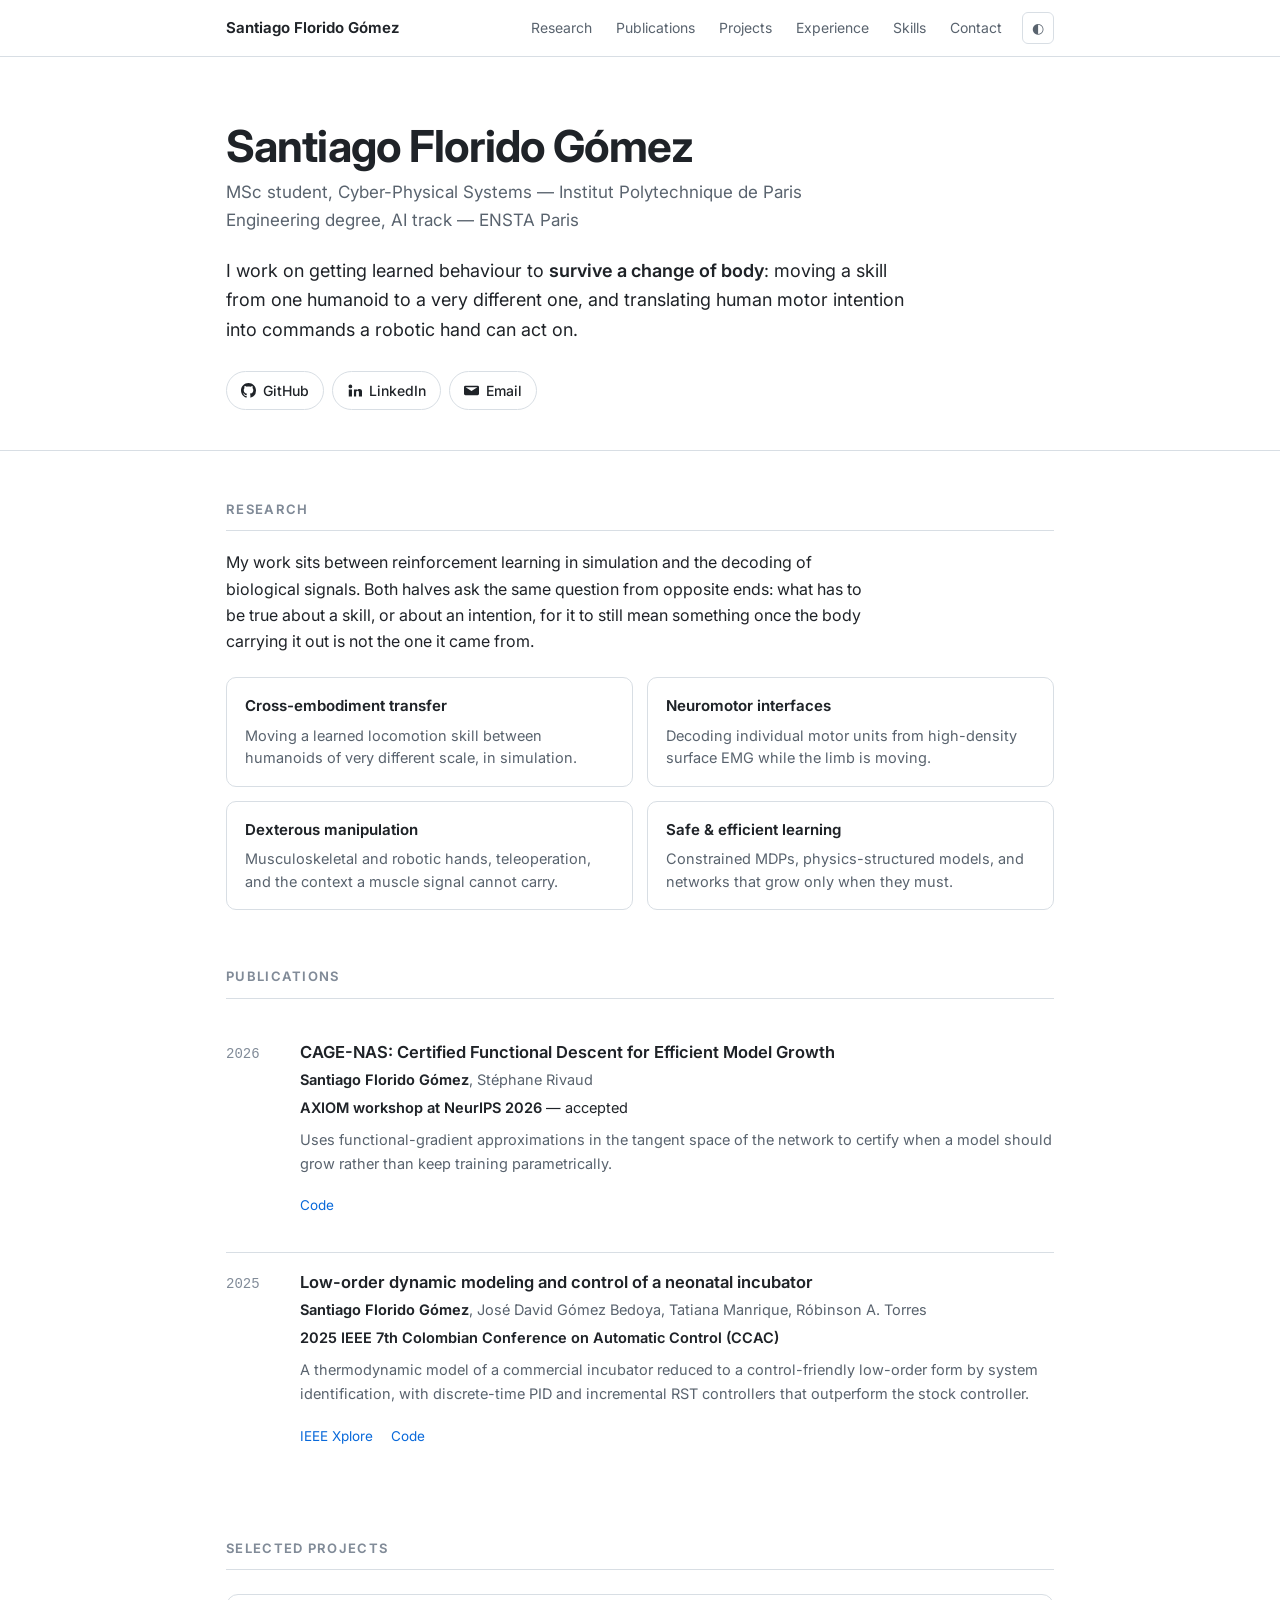
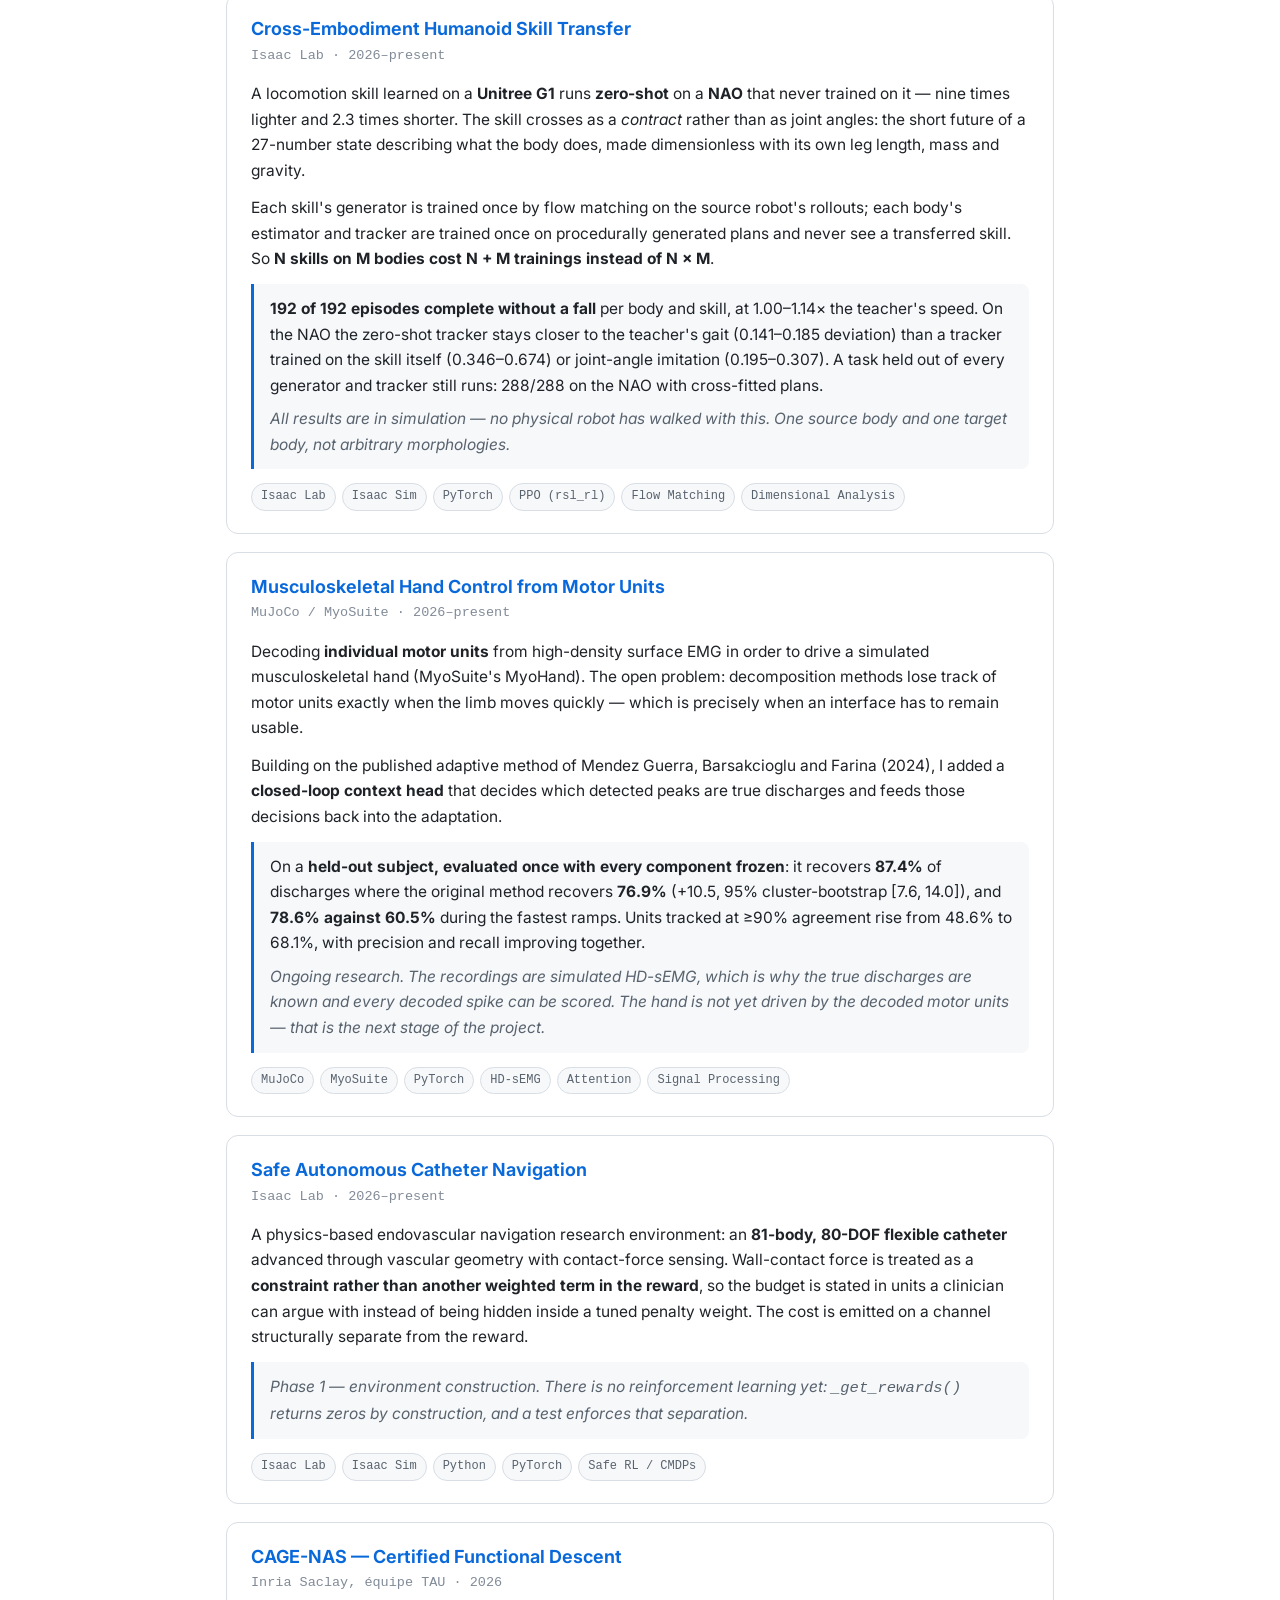
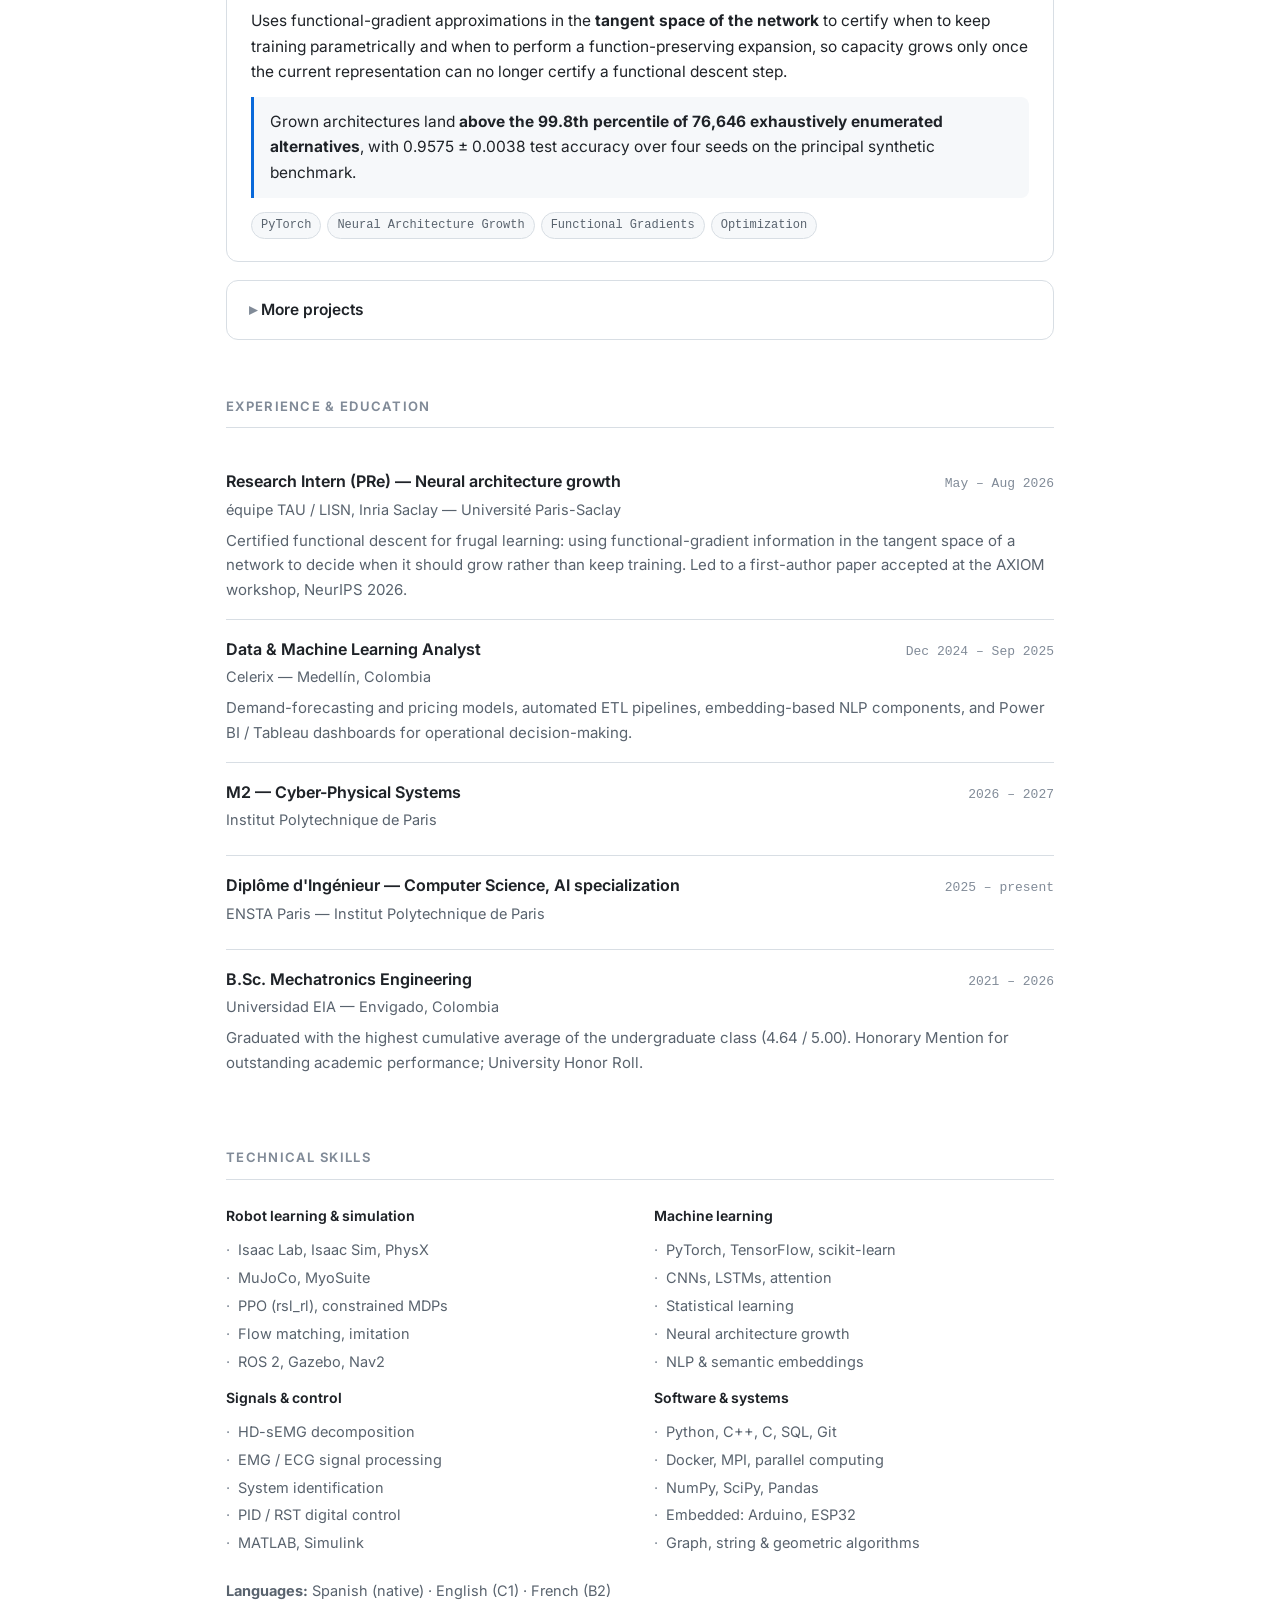
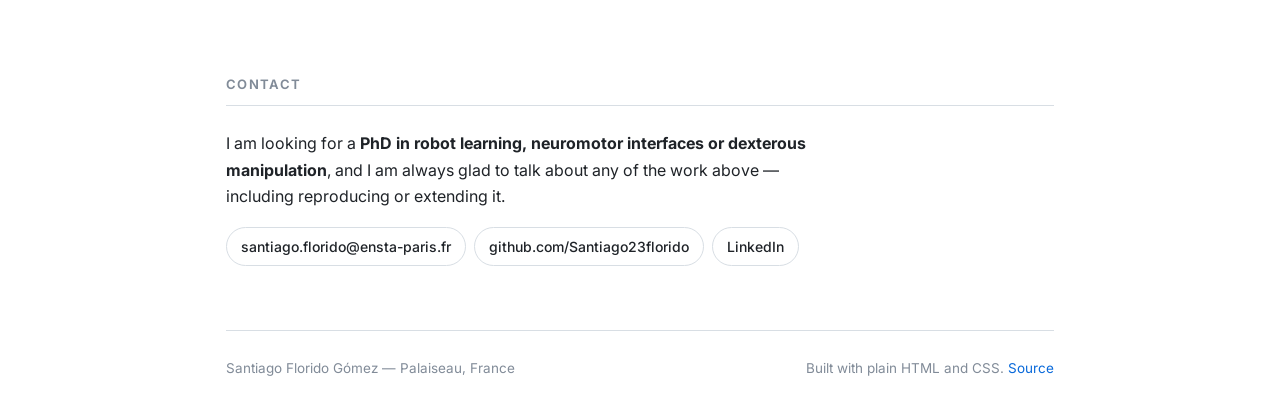
==== index.html @ ec0c900c "Personal research site Static page served by GitHub Pages: research summary, publications, selected " ====
<!doctype html>
<html lang="en" data-theme="">
<head>
<meta charset="utf-8" />
<meta name="viewport" content="width=device-width, initial-scale=1" />
<title>Santiago Florido Gómez</title>
<meta name="description" content="Santiago Florido Gómez — MSc student in Cyber-Physical Systems at Institut Polytechnique de Paris. Research in robot learning, cross-embodiment transfer and neuromotor interfaces." />
<meta name="author" content="Santiago Florido Gómez" />
<link rel="canonical" href="https://santiago23florido.github.io/" />

<meta property="og:type" content="website" />
<meta property="og:title" content="Santiago Florido Gómez" />
<meta property="og:description" content="Robot learning, cross-embodiment transfer and neuromotor interfaces. MSc Cyber-Physical Systems, Institut Polytechnique de Paris." />
<meta property="og:url" content="https://santiago23florido.github.io/" />
<meta name="twitter:card" content="summary" />

<link rel="icon" href="data:image/svg+xml,<svg xmlns='http://www.w3.org/2000/svg' viewBox='0 0 100 100'><text y='.9em' font-size='90'>🦾</text></svg>" />
<link rel="preconnect" href="https://fonts.googleapis.com" />
<link rel="preconnect" href="https://fonts.gstatic.com" crossorigin />
<link href="https://fonts.googleapis.com/css2?family=Inter:wght@400;500;600;700&display=swap" rel="stylesheet" />
<link rel="stylesheet" href="style.css" />
<script>
  // Tema antes del primer pintado, para que no parpadee.
  try {
    var t = localStorage.getItem("theme");
    if (t) document.documentElement.setAttribute("data-theme", t);
  } catch (e) {}
</script>
</head>
<body>

<nav>
  <div class="wrap">
    <span class="brand">Santiago Florido Gómez</span>
    <a class="navlink" href="#research">Research</a>
    <a class="navlink" href="#publications">Publications</a>
    <a class="navlink" href="#projects">Projects</a>
    <a class="navlink" href="#experience">Experience</a>
    <a class="navlink" href="#skills">Skills</a>
    <a class="navlink" href="#contact">Contact</a>
    <button id="theme" type="button" aria-label="Switch between light and dark theme" title="Light / dark">◐</button>
  </div>
</nav>

<header class="hero">
  <div class="wrap">
    <h1>Santiago Florido Gómez</h1>
    <p class="role">
      MSc student, Cyber-Physical Systems — Institut Polytechnique de Paris<br />
      Engineering degree, AI track — ENSTA Paris
    </p>
    <p class="lede">
      I work on getting learned behaviour to <strong>survive a change of body</strong>: moving a
      skill from one humanoid to a very different one, and translating human motor intention
      into commands a robotic hand can act on.
    </p>
    <div class="links">
      <a href="https://github.com/Santiago23florido">
        <svg viewBox="0 0 16 16"><path d="M8 0C3.58 0 0 3.58 0 8c0 3.54 2.29 6.53 5.47 7.59.4.07.55-.17.55-.38 0-.19-.01-.82-.01-1.49-2.01.37-2.53-.49-2.69-.94-.09-.23-.48-.94-.82-1.13-.28-.15-.68-.52-.01-.53.63-.01 1.08.58 1.23.82.72 1.21 1.87.87 2.33.66.07-.52.28-.87.51-1.07-1.78-.2-3.64-.89-3.64-3.95 0-.87.31-1.59.82-2.15-.08-.2-.36-1.02.08-2.12 0 0 .67-.21 2.2.82.64-.18 1.32-.27 2-.27s1.36.09 2 .27c1.53-1.04 2.2-.82 2.2-.82.44 1.1.16 1.92.08 2.12.51.56.82 1.27.82 2.15 0 3.07-1.87 3.75-3.65 3.95.29.25.54.73.54 1.48 0 1.07-.01 1.93-.01 2.2 0 .21.15.46.55.38A8.01 8.01 0 0 0 16 8c0-4.42-3.58-8-8-8Z"/></svg>
        GitHub
      </a>
      <a href="https://www.linkedin.com/in/santiago-florido-gómez-722193232/">
        <svg viewBox="0 0 16 16"><path d="M3.6 1.6a2 2 0 1 1 0 4 2 2 0 0 1 0-4ZM1.9 14.4V6.8h3.4v7.6H1.9Zm5.5 0V6.8h3.3v1h.05c.46-.83 1.58-1.3 2.6-1.3 2.3 0 2.75 1.46 2.75 3.4v4.5h-3.4v-4c0-.95-.02-2.17-1.37-2.17-1.37 0-1.58 1.03-1.58 2.1v4.07H7.4Z"/></svg>
        LinkedIn
      </a>
      <a href="mailto:santiago.florido@ensta-paris.fr">
        <svg viewBox="0 0 16 16"><path d="M1.5 3h13A1.5 1.5 0 0 1 16 4.5v7A1.5 1.5 0 0 1 14.5 13h-13A1.5 1.5 0 0 1 0 11.5v-7A1.5 1.5 0 0 1 1.5 3Zm.2 1.5 6.3 4.1 6.3-4.1H1.7Z"/></svg>
        Email
      </a>
    </div>
  </div>
</header>

<!-- ===================== RESEARCH ===================== -->
<section id="research">
  <div class="wrap">
    <h2>Research</h2>

    <p style="margin-top:-6px;max-width:64ch">
      My work sits between reinforcement learning in simulation and the decoding of biological
      signals. Both halves ask the same question from opposite ends: what has to be true about
      a skill, or about an intention, for it to still mean something once the body carrying it
      out is not the one it came from.
    </p>

    <div class="interests" style="margin-top:22px">
      <div class="interest">
        <h3>Cross-embodiment transfer</h3>
        <p>Moving a learned locomotion skill between humanoids of very different scale, in simulation.</p>
      </div>
      <div class="interest">
        <h3>Neuromotor interfaces</h3>
        <p>Decoding individual motor units from high-density surface EMG while the limb is moving.</p>
      </div>
      <div class="interest">
        <h3>Dexterous manipulation</h3>
        <p>Musculoskeletal and robotic hands, teleoperation, and the context a muscle signal cannot carry.</p>
      </div>
      <div class="interest">
        <h3>Safe &amp; efficient learning</h3>
        <p>Constrained MDPs, physics-structured models, and networks that grow only when they must.</p>
      </div>
    </div>
  </div>
</section>

<!-- ===================== PUBLICATIONS ===================== -->
<section id="publications">
  <div class="wrap">
    <h2>Publications</h2>

    <div class="pub">
      <div class="year">2026</div>
      <div>
        <h3>CAGE-NAS: Certified Functional Descent for Efficient Model Growth</h3>
        <p class="authors"><em>Santiago Florido Gómez</em>, Stéphane Rivaud</p>
        <p class="venue"><b>AXIOM workshop at NeurIPS 2026</b> — accepted</p>
        <p style="font-size:14.5px;color:var(--text-soft);margin:0 0 8px">
          Uses functional-gradient approximations in the tangent space of the network to certify
          when a model should grow rather than keep training parametrically.
        </p>
        <p class="meta"><a href="https://github.com/Santiago23florido/functional-gradient-growth">Code</a></p>
      </div>
    </div>

    <div class="pub">
      <div class="year">2025</div>
      <div>
        <h3>Low-order dynamic modeling and control of a neonatal incubator</h3>
        <p class="authors"><em>Santiago Florido Gómez</em>, José David Gómez Bedoya, Tatiana Manrique, Róbinson A. Torres</p>
        <p class="venue"><b>2025 IEEE 7th Colombian Conference on Automatic Control (CCAC)</b></p>
        <p style="font-size:14.5px;color:var(--text-soft);margin:0 0 8px">
          A thermodynamic model of a commercial incubator reduced to a control-friendly low-order
          form by system identification, with discrete-time PID and incremental RST controllers
          that outperform the stock controller.
        </p>
        <p class="meta">
          <a href="https://ieeexplore.ieee.org/document/11259151">IEEE Xplore</a>
          <a href="https://github.com/Santiago23florido/Neonatal-Incubator-Dynamic-Model-and-Control">Code</a>
        </p>
      </div>
    </div>
  </div>
</section>

<!-- ===================== PROJECTS ===================== -->
<section id="projects">
  <div class="wrap">
    <h2>Selected projects</h2>

    <article class="project">
      <h3><a href="https://github.com/Santiago23florido/lHumanoid-Soccer-Isaac-Lab">Cross-Embodiment Humanoid Skill Transfer</a></h3>
      <p class="sub">Isaac Lab · 2026–present</p>
      <p>
        A locomotion skill learned on a <b>Unitree G1</b> runs <b>zero-shot</b> on a <b>NAO</b> that
        never trained on it — nine times lighter and 2.3 times shorter. The skill crosses as a
        <i>contract</i> rather than as joint angles: the short future of a 27-number state describing
        what the body does, made dimensionless with its own leg length, mass and gravity.
      </p>
      <p>
        Each skill's generator is trained once by flow matching on the source robot's rollouts;
        each body's estimator and tracker are trained once on procedurally generated plans and never
        see a transferred skill. So <b>N skills on M bodies cost N + M trainings instead of N × M</b>.
      </p>
      <div class="result">
        <p><b>192 of 192 episodes complete without a fall</b> per body and skill, at 1.00–1.14× the
        teacher's speed. On the NAO the zero-shot tracker stays closer to the teacher's gait
        (0.141–0.185 deviation) than a tracker trained on the skill itself (0.346–0.674) or
        joint-angle imitation (0.195–0.307). A task held out of every generator and tracker
        still runs: 288/288 on the NAO with cross-fitted plans.</p>
        <p class="caveat">All results are in simulation — no physical robot has walked with this.
        One source body and one target body, not arbitrary morphologies.</p>
      </div>
      <div class="tags">
        <span>Isaac Lab</span><span>Isaac Sim</span><span>PyTorch</span>
        <span>PPO (rsl_rl)</span><span>Flow Matching</span><span>Dimensional Analysis</span>
      </div>
    </article>

    <article class="project">
      <h3><a href="https://github.com/Santiago23florido/Musculoskeletal-Hand-Simulation">Musculoskeletal Hand Control from Motor Units</a></h3>
      <p class="sub">MuJoCo / MyoSuite · 2026–present</p>
      <p>
        Decoding <b>individual motor units</b> from high-density surface EMG in order to drive a
        simulated musculoskeletal hand (MyoSuite's MyoHand). The open problem: decomposition methods
        lose track of motor units exactly when the limb moves quickly — which is precisely when an
        interface has to remain usable.
      </p>
      <p>
        Building on the published adaptive method of Mendez Guerra, Barsakcioglu and Farina (2024),
        I added a <b>closed-loop context head</b> that decides which detected peaks are true
        discharges and feeds those decisions back into the adaptation.
      </p>
      <div class="result">
        <p>On a <b>held-out subject, evaluated once with every component frozen</b>: it recovers
        <b>87.4%</b> of discharges where the original method recovers <b>76.9%</b>
        (+10.5, 95% cluster-bootstrap [7.6, 14.0]), and <b>78.6% against 60.5%</b> during the
        fastest ramps. Units tracked at ≥90% agreement rise from 48.6% to 68.1%, with precision
        and recall improving together.</p>
        <p class="caveat">Ongoing research. The recordings are simulated HD-sEMG, which is why the
        true discharges are known and every decoded spike can be scored. The hand is not yet driven
        by the decoded motor units — that is the next stage of the project.</p>
      </div>
      <div class="tags">
        <span>MuJoCo</span><span>MyoSuite</span><span>PyTorch</span>
        <span>HD-sEMG</span><span>Attention</span><span>Signal Processing</span>
      </div>
    </article>

    <article class="project">
      <h3><a href="https://github.com/Santiago23florido/safe-autonomous-catheter-navigation">Safe Autonomous Catheter Navigation</a></h3>
      <p class="sub">Isaac Lab · 2026–present</p>
      <p>
        A physics-based endovascular navigation research environment: an <b>81-body, 80-DOF flexible
        catheter</b> advanced through vascular geometry with contact-force sensing. Wall-contact force
        is treated as a <b>constraint rather than another weighted term in the reward</b>, so the budget
        is stated in units a clinician can argue with instead of being hidden inside a tuned penalty
        weight. The cost is emitted on a channel structurally separate from the reward.
      </p>
      <div class="result">
        <p class="caveat">Phase 1 — environment construction. There is no reinforcement learning yet:
        <code>_get_rewards()</code> returns zeros by construction, and a test enforces that separation.</p>
      </div>
      <div class="tags">
        <span>Isaac Lab</span><span>Isaac Sim</span><span>Python</span>
        <span>PyTorch</span><span>Safe RL / CMDPs</span>
      </div>
    </article>

    <article class="project">
      <h3><a href="https://github.com/Santiago23florido/functional-gradient-growth">CAGE-NAS — Certified Functional Descent</a></h3>
      <p class="sub">Inria Saclay, équipe TAU · 2026</p>
      <p>
        Uses functional-gradient approximations in the <b>tangent space of the network</b> to certify
        when to keep training parametrically and when to perform a function-preserving expansion,
        so capacity grows only once the current representation can no longer certify a functional
        descent step.
      </p>
      <div class="result">
        <p>Grown architectures land <b>above the 99.8th percentile of 76,646 exhaustively enumerated
        alternatives</b>, with 0.9575 ± 0.0038 test accuracy over four seeds on the principal
        synthetic benchmark.</p>
      </div>
      <div class="tags">
        <span>PyTorch</span><span>Neural Architecture Growth</span>
        <span>Functional Gradients</span><span>Optimization</span>
      </div>
    </article>

    <details class="more">
      <summary>More projects</summary>
      <ul>
        <li><b><a href="https://github.com/Santiago23florido/Deep-Drive-APEX">Deep-Drive-APEX</a></b> —
          Autonomous navigation on a real robotic vehicle with ROS 2: LiDAR obstacle detection,
          path planning and trajectory execution, with a Gazebo real-to-sim framework for validation.</li>
        <li><b><a href="https://github.com/Santiago23florido/gromo">gromo</a></b> —
          Contributions to the growing-networks module for PyTorch (Inria, équipe TAU).</li>
        <li><b><a href="https://github.com/Santiago23florido/Neonatal-incubator-with-response-to-apnea-episodes">Neonatal incubator with apnea response</a></b> —
          End-to-end central-apnea detection from EMG-derived respiratory signals using CNN–LSTM
          temporal models, with closed-loop corrective stimulation.</li>
        <li><b><a href="https://github.com/Santiago23florido/Neonatal-Incubator-Dynamic-Model-and-Control">Neonatal incubator: model &amp; control</a></b> —
          Thermodynamic modelling, system identification and digital PID / incremental RST control.
          Published at IEEE CCAC 2025.</li>
        <li><b><a href="https://github.com/Santiago23florido/Incremental-RST-control-for-DC-motor-with-encoder-design">Incremental RST control of a DC motor</a></b> —
          System identification and digital control on real hardware, with encoder design.</li>
        <li><b><a href="https://github.com/Santiago23florido/Robust-Image-Matching-with-Local-Features">Robust image matching</a></b> and
          <b><a href="https://github.com/Santiago23florido/Vision_LocalFeatures_BayesianClassification_KMeans">local features, Bayesian classification &amp; K-means</a></b> —
          Classical computer-vision pipelines.</li>
        <li><b><a href="https://github.com/Santiago23florido/Scara-web-controlled-robotic-arm">SCARA web-controlled robotic arm</a></b> —
          Kinematics, embedded control and a web interface for a physical SCARA arm.</li>
      </ul>
    </details>
  </div>
</section>

<!-- ===================== EXPERIENCE ===================== -->
<section id="experience">
  <div class="wrap">
    <h2>Experience &amp; education</h2>

    <div class="entry">
      <div class="top">
        <span class="what">Research Intern (PRe) — Neural architecture growth</span>
        <span class="when">May – Aug 2026</span>
      </div>
      <div class="where">équipe TAU / LISN, Inria Saclay — Université Paris-Saclay</div>
      <p>
        Certified functional descent for frugal learning: using functional-gradient information in
        the tangent space of a network to decide when it should grow rather than keep training.
        Led to a first-author paper accepted at the AXIOM workshop, NeurIPS 2026.
      </p>
    </div>

    <div class="entry">
      <div class="top">
        <span class="what">Data &amp; Machine Learning Analyst</span>
        <span class="when">Dec 2024 – Sep 2025</span>
      </div>
      <div class="where">Celerix — Medellín, Colombia</div>
      <p>
        Demand-forecasting and pricing models, automated ETL pipelines, embedding-based NLP
        components, and Power BI / Tableau dashboards for operational decision-making.
      </p>
    </div>

    <div class="entry">
      <div class="top">
        <span class="what">M2 — Cyber-Physical Systems</span>
        <span class="when">2026 – 2027</span>
      </div>
      <div class="where">Institut Polytechnique de Paris</div>
    </div>

    <div class="entry">
      <div class="top">
        <span class="what">Diplôme d'Ingénieur — Computer Science, AI specialization</span>
        <span class="when">2025 – present</span>
      </div>
      <div class="where">ENSTA Paris — Institut Polytechnique de Paris</div>
    </div>

    <div class="entry">
      <div class="top">
        <span class="what">B.Sc. Mechatronics Engineering</span>
        <span class="when">2021 – 2026</span>
      </div>
      <div class="where">Universidad EIA — Envigado, Colombia</div>
      <p>
        Graduated with the highest cumulative average of the undergraduate class (4.64 / 5.00).
        Honorary Mention for outstanding academic performance; University Honor Roll.
      </p>
    </div>
  </div>
</section>

<!-- ===================== SKILLS ===================== -->
<section id="skills">
  <div class="wrap">
    <h2>Technical skills</h2>
    <div class="skills">
      <div class="skillgroup">
        <h3>Robot learning &amp; simulation</h3>
        <ul>
          <li>Isaac Lab, Isaac Sim, PhysX</li>
          <li>MuJoCo, MyoSuite</li>
          <li>PPO (rsl_rl), constrained MDPs</li>
          <li>Flow matching, imitation</li>
          <li>ROS 2, Gazebo, Nav2</li>
        </ul>
      </div>
      <div class="skillgroup">
        <h3>Machine learning</h3>
        <ul>
          <li>PyTorch, TensorFlow, scikit-learn</li>
          <li>CNNs, LSTMs, attention</li>
          <li>Statistical learning</li>
          <li>Neural architecture growth</li>
          <li>NLP &amp; semantic embeddings</li>
        </ul>
      </div>
      <div class="skillgroup">
        <h3>Signals &amp; control</h3>
        <ul>
          <li>HD-sEMG decomposition</li>
          <li>EMG / ECG signal processing</li>
          <li>System identification</li>
          <li>PID / RST digital control</li>
          <li>MATLAB, Simulink</li>
        </ul>
      </div>
      <div class="skillgroup">
        <h3>Software &amp; systems</h3>
        <ul>
          <li>Python, C++, C, SQL, Git</li>
          <li>Docker, MPI, parallel computing</li>
          <li>NumPy, SciPy, Pandas</li>
          <li>Embedded: Arduino, ESP32</li>
          <li>Graph, string &amp; geometric algorithms</li>
        </ul>
      </div>
    </div>
    <p style="margin-top:22px;color:var(--text-soft);font-size:14.5px">
      <b>Languages:</b> Spanish (native) · English (C1) · French (B2)
    </p>
  </div>
</section>

<!-- ===================== CONTACT ===================== -->
<section id="contact">
  <div class="wrap contact">
    <h2>Contact</h2>
    <p>
      I am looking for a <b>PhD in robot learning, neuromotor interfaces or dexterous
      manipulation</b>, and I am always glad to talk about any of the work above — including
      reproducing or extending it.
    </p>
    <div class="links" style="margin-top:18px">
      <a href="mailto:santiago.florido@ensta-paris.fr">santiago.florido@ensta-paris.fr</a>
      <a href="https://github.com/Santiago23florido">github.com/Santiago23florido</a>
      <a href="https://www.linkedin.com/in/santiago-florido-gómez-722193232/">LinkedIn</a>
    </div>
  </div>
</section>

<div class="wrap">
  <footer>
    <span>Santiago Florido Gómez — Palaiseau, France</span>
    <span>Built with plain HTML and CSS. <a href="https://github.com/Santiago23florido/Santiago23florido.github.io">Source</a></span>
  </footer>
</div>

<script>
  (function () {
    var btn = document.getElementById("theme");
    if (!btn) return;
    function current() {
      var set = document.documentElement.getAttribute("data-theme");
      if (set === "dark" || set === "light") return set;
      return window.matchMedia("(prefers-color-scheme: dark)").matches ? "dark" : "light";
    }
    btn.addEventListener("click", function () {
      var next = current() === "dark" ? "light" : "dark";
      document.documentElement.setAttribute("data-theme", next);
      try { localStorage.setItem("theme", next); } catch (e) {}
    });
  })();
</script>

</body>
</html>
---- style.css ----
/* ===========================================================
   Santiago Florido Gómez — personal research site
   =========================================================== */

:root {
  --bg:        #ffffff;
  --bg-soft:   #f6f8fa;
  --bg-card:   #ffffff;
  --border:    #d8dee4;
  --text:      #1f2328;
  --text-soft: #59636e;
  --text-dim:  #818b98;
  --accent:    #0969da;
  --accent-soft:#ddf4ff;
  --mono: ui-monospace, "SFMono-Regular", "JetBrains Mono", Menlo, Consolas, monospace;
  --sans: "Inter", -apple-system, BlinkMacSystemFont, "Segoe UI", Roboto, Helvetica, Arial, sans-serif;
  --maxw: 860px;
}

:root[data-theme="dark"] {
  --bg:        #0d1117;
  --bg-soft:   #161b22;
  --bg-card:   #11161d;
  --border:    #30363d;
  --text:      #e6edf3;
  --text-soft: #9aa6b2;
  --text-dim:  #6e7781;
  --accent:    #58a6ff;
  --accent-soft:#0d2d4f;
}

@media (prefers-color-scheme: dark) {
  :root:not([data-theme="light"]) {
    --bg:        #0d1117;
    --bg-soft:   #161b22;
    --bg-card:   #11161d;
    --border:    #30363d;
    --text:      #e6edf3;
    --text-soft: #9aa6b2;
    --text-dim:  #6e7781;
    --accent:    #58a6ff;
    --accent-soft:#0d2d4f;
  }
}

* { box-sizing: border-box; }

html { scroll-behavior: smooth; scroll-padding-top: 72px; }

body {
  margin: 0;
  background: var(--bg);
  color: var(--text);
  font-family: var(--sans);
  font-size: 16px;
  line-height: 1.65;
  -webkit-font-smoothing: antialiased;
}

a { color: var(--accent); text-decoration: none; }
a:hover { text-decoration: underline; }

.wrap { max-width: var(--maxw); margin: 0 auto; padding: 0 16px; }

/* ---------------- nav ---------------- */
nav {
  position: sticky; top: 0; z-index: 50;
  background: color-mix(in srgb, var(--bg) 88%, transparent);
  backdrop-filter: saturate(180%) blur(12px);
  border-bottom: 1px solid var(--border);
}
nav .wrap {
  display: flex; align-items: center; gap: 4px;
  height: 56px; overflow-x: auto; scrollbar-width: none;
}
nav .wrap::-webkit-scrollbar { display: none; }
nav .brand {
  font-weight: 650; margin-right: auto; white-space: nowrap;
  color: var(--text); font-size: 15px;
}
nav a.navlink {
  color: var(--text-soft); font-size: 14px; padding: 6px 10px;
  border-radius: 6px; white-space: nowrap;
}
nav a.navlink:hover { background: var(--bg-soft); color: var(--text); text-decoration: none; }
#theme {
  background: none; border: 1px solid var(--border); color: var(--text-soft);
  border-radius: 6px; cursor: pointer; font-size: 14px;
  width: 32px; height: 32px; flex: none; margin-left: 6px;
}
#theme:hover { background: var(--bg-soft); color: var(--text); }

/* ---------------- hero ---------------- */
header.hero { padding: 64px 0 40px; border-bottom: 1px solid var(--border); }
header.hero h1 {
  font-size: clamp(30px, 6vw, 44px); line-height: 1.15;
  margin: 0 0 6px; letter-spacing: -0.02em; font-weight: 700;
}
header.hero .role { color: var(--text-soft); font-size: 17px; margin: 0 0 22px; }
header.hero .lede { font-size: 18px; max-width: 62ch; margin: 0 0 26px; }
header.hero .lede strong { font-weight: 620; }

.links { display: flex; flex-wrap: wrap; gap: 8px; }
.links a {
  display: inline-flex; align-items: center; gap: 7px;
  border: 1px solid var(--border); background: var(--bg-card);
  padding: 7px 14px; border-radius: 999px;
  font-size: 14px; color: var(--text); font-weight: 500;
}
.links a:hover { border-color: var(--accent); color: var(--accent); text-decoration: none; }
.links svg { width: 15px; height: 15px; fill: currentColor; flex: none; }

/* ---------------- sections ---------------- */
section { padding: 48px 0 8px; }
section > .wrap > h2 {
  font-size: 13px; text-transform: uppercase; letter-spacing: 0.1em;
  color: var(--text-dim); font-weight: 650;
  margin: 0 0 24px; padding-bottom: 10px; border-bottom: 1px solid var(--border);
}

/* ---------------- interests ---------------- */
.interests { display: grid; grid-template-columns: repeat(auto-fit, minmax(300px, 1fr)); gap: 14px; }
.interest {
  border: 1px solid var(--border); border-radius: 10px;
  padding: 16px 18px; background: var(--bg-card);
}
.interest h3 { margin: 0 0 6px; font-size: 15px; font-weight: 640; }
.interest p { margin: 0; font-size: 14.5px; color: var(--text-soft); line-height: 1.55; }

/* ---------------- publications ---------------- */
.pub {
  display: grid; grid-template-columns: 56px 1fr; gap: 18px;
  padding: 18px 0; border-bottom: 1px solid var(--border);
}
.pub:last-child { border-bottom: none; }
.pub .year { font-family: var(--mono); font-size: 14px; color: var(--text-dim); padding-top: 2px; }
.pub h3 { margin: 0 0 4px; font-size: 16.5px; font-weight: 620; line-height: 1.4; }
.pub .authors { margin: 0 0 4px; font-size: 14.5px; color: var(--text-soft); }
.pub .authors em { font-style: normal; font-weight: 650; color: var(--text); }
.pub .venue { margin: 0 0 8px; font-size: 14.5px; }
.pub .venue b { font-weight: 620; }
.pub .meta a { font-size: 13.5px; margin-right: 14px; }

/* ---------------- projects ---------------- */
.project {
  border: 1px solid var(--border); border-radius: 12px;
  padding: 22px 24px; margin-bottom: 18px; background: var(--bg-card);
}
.project > h3 { margin: 0 0 3px; font-size: 18px; font-weight: 660; line-height: 1.35; }
.project .sub { color: var(--text-dim); font-size: 13.5px; font-family: var(--mono); margin: 0 0 14px; }
.project p { margin: 0 0 12px; font-size: 15.5px; }
.result {
  border-left: 3px solid var(--accent);
  background: var(--bg-soft);
  padding: 12px 16px; border-radius: 0 8px 8px 0; margin: 0 0 12px;
  font-size: 15px;
}
.result p { margin: 0; }
.result p + p { margin-top: 8px; }
.caveat { color: var(--text-soft); font-size: 14px; font-style: italic; }
.tags { display: flex; flex-wrap: wrap; gap: 6px; margin-top: 14px; }
.tags span {
  font-family: var(--mono); font-size: 12px;
  background: var(--bg-soft); border: 1px solid var(--border);
  color: var(--text-soft); padding: 3px 9px; border-radius: 999px;
}

details.more {
  border: 1px solid var(--border); border-radius: 12px;
  padding: 0 22px; background: var(--bg-card);
}
details.more > summary {
  cursor: pointer; padding: 16px 0; font-weight: 600; font-size: 15.5px;
  list-style: none;
}
details.more > summary::-webkit-details-marker { display: none; }
details.more > summary::before { content: "▸ "; color: var(--text-dim); }
details.more[open] > summary::before { content: "▾ "; }
details.more ul { margin: 0 0 18px; padding-left: 20px; }
details.more li { margin-bottom: 9px; font-size: 15px; color: var(--text-soft); }
details.more li b { color: var(--text); font-weight: 600; }

/* ---------------- experience / education ---------------- */
.entry { padding: 16px 0; border-bottom: 1px solid var(--border); }
.entry:last-child { border-bottom: none; }
.entry .top {
  display: flex; flex-wrap: wrap; gap: 4px 14px;
  align-items: baseline; justify-content: space-between; margin-bottom: 3px;
}
.entry .what { font-weight: 640; font-size: 16px; }
.entry .when { font-family: var(--mono); font-size: 13px; color: var(--text-dim); white-space: nowrap; }
.entry .where { color: var(--text-soft); font-size: 14.5px; margin-bottom: 7px; }
.entry p { margin: 0; font-size: 15px; color: var(--text-soft); }

/* ---------------- skills ---------------- */
.skills { display: grid; grid-template-columns: repeat(auto-fit, minmax(330px, 1fr)); gap: 10px 28px; }
.skillgroup h3 {
  font-size: 14px; margin: 0 0 9px; font-weight: 640;
}
.skillgroup ul { margin: 0; padding: 0; list-style: none; }
.skillgroup li {
  font-size: 14.5px; color: var(--text-soft); padding: 2px 0;
}
.skillgroup li::before { content: "·"; color: var(--text-dim); margin-right: 8px; }

/* ---------------- contact ---------------- */
.contact p { font-size: 16px; max-width: 60ch; }

footer {
  margin-top: 56px; padding: 26px 0 40px;
  border-top: 1px solid var(--border);
  color: var(--text-dim); font-size: 13.5px;
  display: flex; flex-wrap: wrap; gap: 8px 20px; justify-content: space-between;
}

@media (max-width: 560px) {
  header.hero { padding: 44px 0 32px; }
  header.hero .lede { font-size: 17px; }
  .pub { grid-template-columns: 1fr; gap: 4px; }
  .project { padding: 18px 18px; }
}
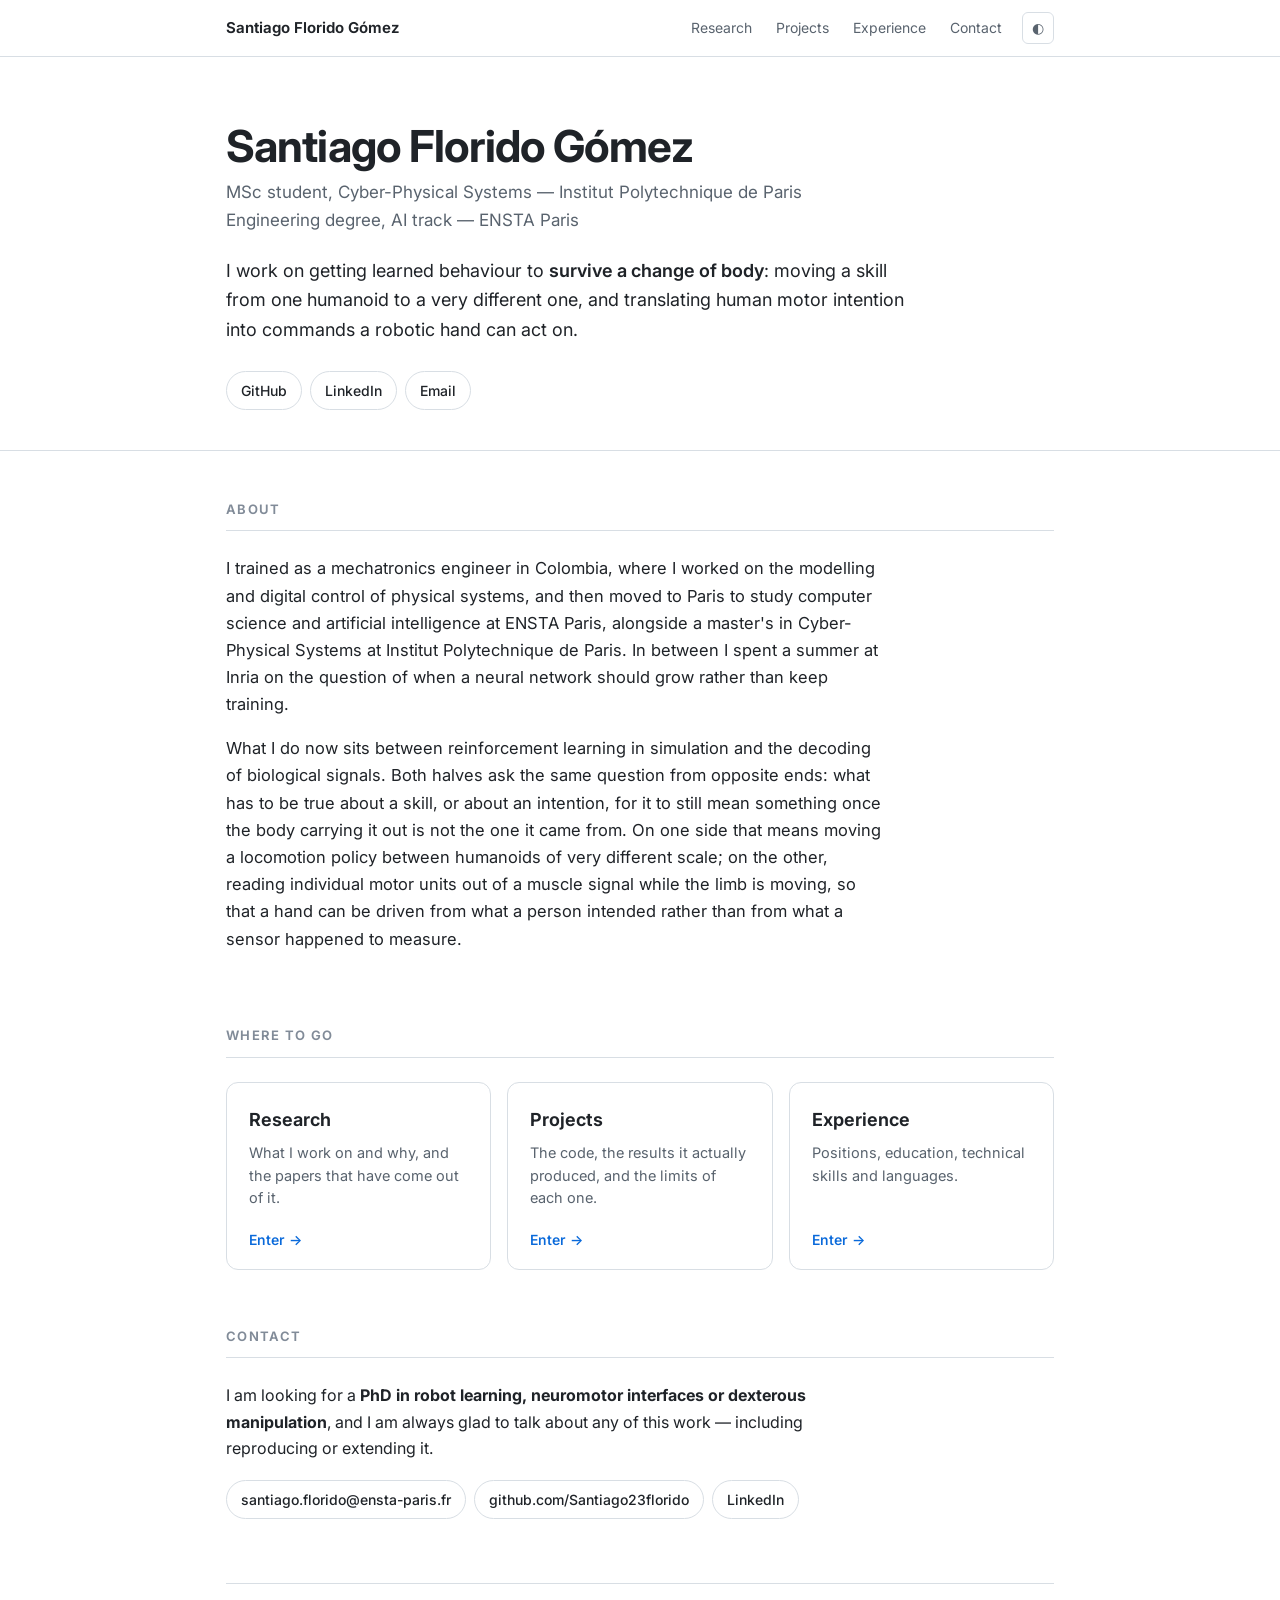
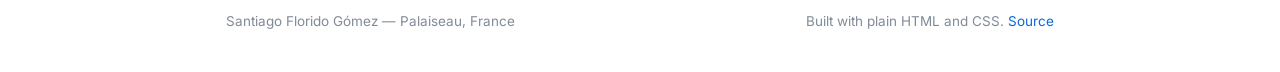
==== commit 655fb2b1: "Restructure the site as an index with three section pages The single page was carrying everything at" ====
--- a/index.html
+++ b/index.html
@@ -4,41 +4,33 @@
 <meta charset="utf-8" />
 <meta name="viewport" content="width=device-width, initial-scale=1" />
 <title>Santiago Florido Gómez</title>
-<meta name="description" content="Santiago Florido Gómez — MSc student in Cyber-Physical Systems at Institut Polytechnique de Paris. Research in robot learning, cross-embodiment transfer and neuromotor interfaces." />
+<meta name="description" content="Robot learning, cross-embodiment transfer and neuromotor interfaces. MSc student in Cyber-Physical Systems at Institut Polytechnique de Paris." />
 <meta name="author" content="Santiago Florido Gómez" />
 <link rel="canonical" href="https://santiago23florido.github.io/" />
-
 <meta property="og:type" content="website" />
 <meta property="og:title" content="Santiago Florido Gómez" />
-<meta property="og:description" content="Robot learning, cross-embodiment transfer and neuromotor interfaces. MSc Cyber-Physical Systems, Institut Polytechnique de Paris." />
+<meta property="og:description" content="Robot learning, cross-embodiment transfer and neuromotor interfaces. MSc student in Cyber-Physical Systems at Institut Polytechnique de Paris." />
 <meta property="og:url" content="https://santiago23florido.github.io/" />
 <meta name="twitter:card" content="summary" />
-
-<link rel="icon" href="data:image/svg+xml,<svg xmlns='http://www.w3.org/2000/svg' viewBox='0 0 100 100'><text y='.9em' font-size='90'>🦾</text></svg>" />
+<link rel="icon" href="data:image/svg+xml,<svg xmlns='http://www.w3.org/2000/svg' viewBox='0 0 100 100'><text y='.9em' font-size='90'>&#129470;</text></svg>" />
 <link rel="preconnect" href="https://fonts.googleapis.com" />
 <link rel="preconnect" href="https://fonts.gstatic.com" crossorigin />
 <link href="https://fonts.googleapis.com/css2?family=Inter:wght@400;500;600;700&display=swap" rel="stylesheet" />
-<link rel="stylesheet" href="style.css" />
+<link rel="stylesheet" href="/style.css" />
 <script>
-  // Tema antes del primer pintado, para que no parpadee.
-  try {
-    var t = localStorage.getItem("theme");
-    if (t) document.documentElement.setAttribute("data-theme", t);
-  } catch (e) {}
+  try { var t = localStorage.getItem("theme"); if (t) document.documentElement.setAttribute("data-theme", t); } catch (e) {}
 </script>
 </head>
 <body>
 
 <nav>
   <div class="wrap">
-    <span class="brand">Santiago Florido Gómez</span>
-    <a class="navlink" href="#research">Research</a>
-    <a class="navlink" href="#publications">Publications</a>
-    <a class="navlink" href="#projects">Projects</a>
-    <a class="navlink" href="#experience">Experience</a>
-    <a class="navlink" href="#skills">Skills</a>
+    <a class="brand" href="/">Santiago Florido Gómez</a>
+    <a class="navlink" href="/research/">Research</a>
+    <a class="navlink" href="/projects/">Projects</a>
+    <a class="navlink" href="/experience/">Experience</a>
     <a class="navlink" href="#contact">Contact</a>
-    <button id="theme" type="button" aria-label="Switch between light and dark theme" title="Light / dark">◐</button>
+    <button id="theme" type="button" aria-label="Switch between light and dark theme" title="Light / dark">&#9680;</button>
   </div>
 </nav>
 
@@ -55,343 +47,64 @@
       into commands a robotic hand can act on.
     </p>
     <div class="links">
-      <a href="https://github.com/Santiago23florido">
-        <svg viewBox="0 0 16 16"><path d="M8 0C3.58 0 0 3.58 0 8c0 3.54 2.29 6.53 5.47 7.59.4.07.55-.17.55-.38 0-.19-.01-.82-.01-1.49-2.01.37-2.53-.49-2.69-.94-.09-.23-.48-.94-.82-1.13-.28-.15-.68-.52-.01-.53.63-.01 1.08.58 1.23.82.72 1.21 1.87.87 2.33.66.07-.52.28-.87.51-1.07-1.78-.2-3.64-.89-3.64-3.95 0-.87.31-1.59.82-2.15-.08-.2-.36-1.02.08-2.12 0 0 .67-.21 2.2.82.64-.18 1.32-.27 2-.27s1.36.09 2 .27c1.53-1.04 2.2-.82 2.2-.82.44 1.1.16 1.92.08 2.12.51.56.82 1.27.82 2.15 0 3.07-1.87 3.75-3.65 3.95.29.25.54.73.54 1.48 0 1.07-.01 1.93-.01 2.2 0 .21.15.46.55.38A8.01 8.01 0 0 0 16 8c0-4.42-3.58-8-8-8Z"/></svg>
-        GitHub
-      </a>
-      <a href="https://www.linkedin.com/in/santiago-florido-gómez-722193232/">
-        <svg viewBox="0 0 16 16"><path d="M3.6 1.6a2 2 0 1 1 0 4 2 2 0 0 1 0-4ZM1.9 14.4V6.8h3.4v7.6H1.9Zm5.5 0V6.8h3.3v1h.05c.46-.83 1.58-1.3 2.6-1.3 2.3 0 2.75 1.46 2.75 3.4v4.5h-3.4v-4c0-.95-.02-2.17-1.37-2.17-1.37 0-1.58 1.03-1.58 2.1v4.07H7.4Z"/></svg>
-        LinkedIn
-      </a>
-      <a href="mailto:santiago.florido@ensta-paris.fr">
-        <svg viewBox="0 0 16 16"><path d="M1.5 3h13A1.5 1.5 0 0 1 16 4.5v7A1.5 1.5 0 0 1 14.5 13h-13A1.5 1.5 0 0 1 0 11.5v-7A1.5 1.5 0 0 1 1.5 3Zm.2 1.5 6.3 4.1 6.3-4.1H1.7Z"/></svg>
-        Email
-      </a>
+      <a href="https://github.com/Santiago23florido">GitHub</a>
+      <a href="https://www.linkedin.com/in/santiago-florido-gómez-722193232/">LinkedIn</a>
+      <a href="mailto:santiago.florido@ensta-paris.fr">Email</a>
     </div>
   </div>
 </header>
 
-<!-- ===================== RESEARCH ===================== -->
-<section id="research">
+<section class="about">
   <div class="wrap">
-    <h2>Research</h2>
+    <h2>About</h2>
+    <p>
+      I trained as a mechatronics engineer in Colombia, where I worked on the modelling and
+      digital control of physical systems, and then moved to Paris to study computer science
+      and artificial intelligence at ENSTA Paris, alongside a master's in Cyber-Physical
+      Systems at Institut Polytechnique de Paris. In between I spent a summer at Inria on the
+      question of when a neural network should grow rather than keep training.
+    </p>
+    <p>
+      What I do now sits between reinforcement learning in simulation and the decoding of
+      biological signals. Both halves ask the same question from opposite ends: what has to be
+      true about a skill, or about an intention, for it to still mean something once the body
+      carrying it out is not the one it came from. On one side that means moving a locomotion
+      policy between humanoids of very different scale; on the other, reading individual motor
+      units out of a muscle signal while the limb is moving, so that a hand can be driven from
+      what a person intended rather than from what a sensor happened to measure.
+    </p>
+  </div>
+</section>
 
-    <p style="margin-top:-6px;max-width:64ch">
-      My work sits between reinforcement learning in simulation and the decoding of biological
-      signals. Both halves ask the same question from opposite ends: what has to be true about
-      a skill, or about an intention, for it to still mean something once the body carrying it
-      out is not the one it came from.
-    </p>
-
-    <div class="interests" style="margin-top:22px">
-      <div class="interest">
-        <h3>Cross-embodiment transfer</h3>
-        <p>Moving a learned locomotion skill between humanoids of very different scale, in simulation.</p>
-      </div>
-      <div class="interest">
-        <h3>Neuromotor interfaces</h3>
-        <p>Decoding individual motor units from high-density surface EMG while the limb is moving.</p>
-      </div>
-      <div class="interest">
-        <h3>Dexterous manipulation</h3>
-        <p>Musculoskeletal and robotic hands, teleoperation, and the context a muscle signal cannot carry.</p>
-      </div>
-      <div class="interest">
-        <h3>Safe &amp; efficient learning</h3>
-        <p>Constrained MDPs, physics-structured models, and networks that grow only when they must.</p>
-      </div>
+<section>
+  <div class="wrap">
+    <h2>Where to go</h2>
+    <div class="cards">
+      <a class="card" href="/research/">
+        <h3>Research</h3>
+        <p>What I work on and why, and the papers that have come out of it.</p>
+        <span class="enter">Enter &rarr;</span>
+      </a>
+      <a class="card" href="/projects/">
+        <h3>Projects</h3>
+        <p>The code, the results it actually produced, and the limits of each one.</p>
+        <span class="enter">Enter &rarr;</span>
+      </a>
+      <a class="card" href="/experience/">
+        <h3>Experience</h3>
+        <p>Positions, education, technical skills and languages.</p>
+        <span class="enter">Enter &rarr;</span>
+      </a>
     </div>
   </div>
 </section>
 
-<!-- ===================== PUBLICATIONS ===================== -->
-<section id="publications">
-  <div class="wrap">
-    <h2>Publications</h2>
-
-    <div class="pub">
-      <div class="year">2026</div>
-      <div>
-        <h3>CAGE-NAS: Certified Functional Descent for Efficient Model Growth</h3>
-        <p class="authors"><em>Santiago Florido Gómez</em>, Stéphane Rivaud</p>
-        <p class="venue"><b>AXIOM workshop at NeurIPS 2026</b> — accepted</p>
-        <p style="font-size:14.5px;color:var(--text-soft);margin:0 0 8px">
-          Uses functional-gradient approximations in the tangent space of the network to certify
-          when a model should grow rather than keep training parametrically.
-        </p>
-        <p class="meta"><a href="https://github.com/Santiago23florido/functional-gradient-growth">Code</a></p>
-      </div>
-    </div>
-
-    <div class="pub">
-      <div class="year">2025</div>
-      <div>
-        <h3>Low-order dynamic modeling and control of a neonatal incubator</h3>
-        <p class="authors"><em>Santiago Florido Gómez</em>, José David Gómez Bedoya, Tatiana Manrique, Róbinson A. Torres</p>
-        <p class="venue"><b>2025 IEEE 7th Colombian Conference on Automatic Control (CCAC)</b></p>
-        <p style="font-size:14.5px;color:var(--text-soft);margin:0 0 8px">
-          A thermodynamic model of a commercial incubator reduced to a control-friendly low-order
-          form by system identification, with discrete-time PID and incremental RST controllers
-          that outperform the stock controller.
-        </p>
-        <p class="meta">
-          <a href="https://ieeexplore.ieee.org/document/11259151">IEEE Xplore</a>
-          <a href="https://github.com/Santiago23florido/Neonatal-Incubator-Dynamic-Model-and-Control">Code</a>
-        </p>
-      </div>
-    </div>
-  </div>
-</section>
-
-<!-- ===================== PROJECTS ===================== -->
-<section id="projects">
-  <div class="wrap">
-    <h2>Selected projects</h2>
-
-    <article class="project">
-      <h3><a href="https://github.com/Santiago23florido/lHumanoid-Soccer-Isaac-Lab">Cross-Embodiment Humanoid Skill Transfer</a></h3>
-      <p class="sub">Isaac Lab · 2026–present</p>
-      <p>
-        A locomotion skill learned on a <b>Unitree G1</b> runs <b>zero-shot</b> on a <b>NAO</b> that
-        never trained on it — nine times lighter and 2.3 times shorter. The skill crosses as a
-        <i>contract</i> rather than as joint angles: the short future of a 27-number state describing
-        what the body does, made dimensionless with its own leg length, mass and gravity.
-      </p>
-      <p>
-        Each skill's generator is trained once by flow matching on the source robot's rollouts;
-        each body's estimator and tracker are trained once on procedurally generated plans and never
-        see a transferred skill. So <b>N skills on M bodies cost N + M trainings instead of N × M</b>.
-      </p>
-      <div class="result">
-        <p><b>192 of 192 episodes complete without a fall</b> per body and skill, at 1.00–1.14× the
-        teacher's speed. On the NAO the zero-shot tracker stays closer to the teacher's gait
-        (0.141–0.185 deviation) than a tracker trained on the skill itself (0.346–0.674) or
-        joint-angle imitation (0.195–0.307). A task held out of every generator and tracker
-        still runs: 288/288 on the NAO with cross-fitted plans.</p>
-        <p class="caveat">All results are in simulation — no physical robot has walked with this.
-        One source body and one target body, not arbitrary morphologies.</p>
-      </div>
-      <div class="tags">
-        <span>Isaac Lab</span><span>Isaac Sim</span><span>PyTorch</span>
-        <span>PPO (rsl_rl)</span><span>Flow Matching</span><span>Dimensional Analysis</span>
-      </div>
-    </article>
-
-    <article class="project">
-      <h3><a href="https://github.com/Santiago23florido/Musculoskeletal-Hand-Simulation">Musculoskeletal Hand Control from Motor Units</a></h3>
-      <p class="sub">MuJoCo / MyoSuite · 2026–present</p>
-      <p>
-        Decoding <b>individual motor units</b> from high-density surface EMG in order to drive a
-        simulated musculoskeletal hand (MyoSuite's MyoHand). The open problem: decomposition methods
-        lose track of motor units exactly when the limb moves quickly — which is precisely when an
-        interface has to remain usable.
-      </p>
-      <p>
-        Building on the published adaptive method of Mendez Guerra, Barsakcioglu and Farina (2024),
-        I added a <b>closed-loop context head</b> that decides which detected peaks are true
-        discharges and feeds those decisions back into the adaptation.
-      </p>
-      <div class="result">
-        <p>On a <b>held-out subject, evaluated once with every component frozen</b>: it recovers
-        <b>87.4%</b> of discharges where the original method recovers <b>76.9%</b>
-        (+10.5, 95% cluster-bootstrap [7.6, 14.0]), and <b>78.6% against 60.5%</b> during the
-        fastest ramps. Units tracked at ≥90% agreement rise from 48.6% to 68.1%, with precision
-        and recall improving together.</p>
-        <p class="caveat">Ongoing research. The recordings are simulated HD-sEMG, which is why the
-        true discharges are known and every decoded spike can be scored. The hand is not yet driven
-        by the decoded motor units — that is the next stage of the project.</p>
-      </div>
-      <div class="tags">
-        <span>MuJoCo</span><span>MyoSuite</span><span>PyTorch</span>
-        <span>HD-sEMG</span><span>Attention</span><span>Signal Processing</span>
-      </div>
-    </article>
-
-    <article class="project">
-      <h3><a href="https://github.com/Santiago23florido/safe-autonomous-catheter-navigation">Safe Autonomous Catheter Navigation</a></h3>
-      <p class="sub">Isaac Lab · 2026–present</p>
-      <p>
-        A physics-based endovascular navigation research environment: an <b>81-body, 80-DOF flexible
-        catheter</b> advanced through vascular geometry with contact-force sensing. Wall-contact force
-        is treated as a <b>constraint rather than another weighted term in the reward</b>, so the budget
-        is stated in units a clinician can argue with instead of being hidden inside a tuned penalty
-        weight. The cost is emitted on a channel structurally separate from the reward.
-      </p>
-      <div class="result">
-        <p class="caveat">Phase 1 — environment construction. There is no reinforcement learning yet:
-        <code>_get_rewards()</code> returns zeros by construction, and a test enforces that separation.</p>
-      </div>
-      <div class="tags">
-        <span>Isaac Lab</span><span>Isaac Sim</span><span>Python</span>
-        <span>PyTorch</span><span>Safe RL / CMDPs</span>
-      </div>
-    </article>
-
-    <article class="project">
-      <h3><a href="https://github.com/Santiago23florido/functional-gradient-growth">CAGE-NAS — Certified Functional Descent</a></h3>
-      <p class="sub">Inria Saclay, équipe TAU · 2026</p>
-      <p>
-        Uses functional-gradient approximations in the <b>tangent space of the network</b> to certify
-        when to keep training parametrically and when to perform a function-preserving expansion,
-        so capacity grows only once the current representation can no longer certify a functional
-        descent step.
-      </p>
-      <div class="result">
-        <p>Grown architectures land <b>above the 99.8th percentile of 76,646 exhaustively enumerated
-        alternatives</b>, with 0.9575 ± 0.0038 test accuracy over four seeds on the principal
-        synthetic benchmark.</p>
-      </div>
-      <div class="tags">
-        <span>PyTorch</span><span>Neural Architecture Growth</span>
-        <span>Functional Gradients</span><span>Optimization</span>
-      </div>
-    </article>
-
-    <details class="more">
-      <summary>More projects</summary>
-      <ul>
-        <li><b><a href="https://github.com/Santiago23florido/Deep-Drive-APEX">Deep-Drive-APEX</a></b> —
-          Autonomous navigation on a real robotic vehicle with ROS 2: LiDAR obstacle detection,
-          path planning and trajectory execution, with a Gazebo real-to-sim framework for validation.</li>
-        <li><b><a href="https://github.com/Santiago23florido/gromo">gromo</a></b> —
-          Contributions to the growing-networks module for PyTorch (Inria, équipe TAU).</li>
-        <li><b><a href="https://github.com/Santiago23florido/Neonatal-incubator-with-response-to-apnea-episodes">Neonatal incubator with apnea response</a></b> —
-          End-to-end central-apnea detection from EMG-derived respiratory signals using CNN–LSTM
-          temporal models, with closed-loop corrective stimulation.</li>
-        <li><b><a href="https://github.com/Santiago23florido/Neonatal-Incubator-Dynamic-Model-and-Control">Neonatal incubator: model &amp; control</a></b> —
-          Thermodynamic modelling, system identification and digital PID / incremental RST control.
-          Published at IEEE CCAC 2025.</li>
-        <li><b><a href="https://github.com/Santiago23florido/Incremental-RST-control-for-DC-motor-with-encoder-design">Incremental RST control of a DC motor</a></b> —
-          System identification and digital control on real hardware, with encoder design.</li>
-        <li><b><a href="https://github.com/Santiago23florido/Robust-Image-Matching-with-Local-Features">Robust image matching</a></b> and
-          <b><a href="https://github.com/Santiago23florido/Vision_LocalFeatures_BayesianClassification_KMeans">local features, Bayesian classification &amp; K-means</a></b> —
-          Classical computer-vision pipelines.</li>
-        <li><b><a href="https://github.com/Santiago23florido/Scara-web-controlled-robotic-arm">SCARA web-controlled robotic arm</a></b> —
-          Kinematics, embedded control and a web interface for a physical SCARA arm.</li>
-      </ul>
-    </details>
-  </div>
-</section>
-
-<!-- ===================== EXPERIENCE ===================== -->
-<section id="experience">
-  <div class="wrap">
-    <h2>Experience &amp; education</h2>
-
-    <div class="entry">
-      <div class="top">
-        <span class="what">Research Intern (PRe) — Neural architecture growth</span>
-        <span class="when">May – Aug 2026</span>
-      </div>
-      <div class="where">équipe TAU / LISN, Inria Saclay — Université Paris-Saclay</div>
-      <p>
-        Certified functional descent for frugal learning: using functional-gradient information in
-        the tangent space of a network to decide when it should grow rather than keep training.
-        Led to a first-author paper accepted at the AXIOM workshop, NeurIPS 2026.
-      </p>
-    </div>
-
-    <div class="entry">
-      <div class="top">
-        <span class="what">Data &amp; Machine Learning Analyst</span>
-        <span class="when">Dec 2024 – Sep 2025</span>
-      </div>
-      <div class="where">Celerix — Medellín, Colombia</div>
-      <p>
-        Demand-forecasting and pricing models, automated ETL pipelines, embedding-based NLP
-        components, and Power BI / Tableau dashboards for operational decision-making.
-      </p>
-    </div>
-
-    <div class="entry">
-      <div class="top">
-        <span class="what">M2 — Cyber-Physical Systems</span>
-        <span class="when">2026 – 2027</span>
-      </div>
-      <div class="where">Institut Polytechnique de Paris</div>
-    </div>
-
-    <div class="entry">
-      <div class="top">
-        <span class="what">Diplôme d'Ingénieur — Computer Science, AI specialization</span>
-        <span class="when">2025 – present</span>
-      </div>
-      <div class="where">ENSTA Paris — Institut Polytechnique de Paris</div>
-    </div>
-
-    <div class="entry">
-      <div class="top">
-        <span class="what">B.Sc. Mechatronics Engineering</span>
-        <span class="when">2021 – 2026</span>
-      </div>
-      <div class="where">Universidad EIA — Envigado, Colombia</div>
-      <p>
-        Graduated with the highest cumulative average of the undergraduate class (4.64 / 5.00).
-        Honorary Mention for outstanding academic performance; University Honor Roll.
-      </p>
-    </div>
-  </div>
-</section>
-
-<!-- ===================== SKILLS ===================== -->
-<section id="skills">
-  <div class="wrap">
-    <h2>Technical skills</h2>
-    <div class="skills">
-      <div class="skillgroup">
-        <h3>Robot learning &amp; simulation</h3>
-        <ul>
-          <li>Isaac Lab, Isaac Sim, PhysX</li>
-          <li>MuJoCo, MyoSuite</li>
-          <li>PPO (rsl_rl), constrained MDPs</li>
-          <li>Flow matching, imitation</li>
-          <li>ROS 2, Gazebo, Nav2</li>
-        </ul>
-      </div>
-      <div class="skillgroup">
-        <h3>Machine learning</h3>
-        <ul>
-          <li>PyTorch, TensorFlow, scikit-learn</li>
-          <li>CNNs, LSTMs, attention</li>
-          <li>Statistical learning</li>
-          <li>Neural architecture growth</li>
-          <li>NLP &amp; semantic embeddings</li>
-        </ul>
-      </div>
-      <div class="skillgroup">
-        <h3>Signals &amp; control</h3>
-        <ul>
-          <li>HD-sEMG decomposition</li>
-          <li>EMG / ECG signal processing</li>
-          <li>System identification</li>
-          <li>PID / RST digital control</li>
-          <li>MATLAB, Simulink</li>
-        </ul>
-      </div>
-      <div class="skillgroup">
-        <h3>Software &amp; systems</h3>
-        <ul>
-          <li>Python, C++, C, SQL, Git</li>
-          <li>Docker, MPI, parallel computing</li>
-          <li>NumPy, SciPy, Pandas</li>
-          <li>Embedded: Arduino, ESP32</li>
-          <li>Graph, string &amp; geometric algorithms</li>
-        </ul>
-      </div>
-    </div>
-    <p style="margin-top:22px;color:var(--text-soft);font-size:14.5px">
-      <b>Languages:</b> Spanish (native) · English (C1) · French (B2)
-    </p>
-  </div>
-</section>
-
-<!-- ===================== CONTACT ===================== -->
 <section id="contact">
   <div class="wrap contact">
     <h2>Contact</h2>
     <p>
       I am looking for a <b>PhD in robot learning, neuromotor interfaces or dexterous
-      manipulation</b>, and I am always glad to talk about any of the work above — including
+      manipulation</b>, and I am always glad to talk about any of this work — including
       reproducing or extending it.
     </p>
     <div class="links" style="margin-top:18px">
--- a/style.css
+++ b/style.css
@@ -193,7 +193,7 @@
 .entry p { margin: 0; font-size: 15px; color: var(--text-soft); }
 
 /* ---------------- skills ---------------- */
-.skills { display: grid; grid-template-columns: repeat(auto-fit, minmax(330px, 1fr)); gap: 10px 28px; }
+.skills { display: grid; grid-template-columns: repeat(auto-fit, minmax(330px, 1fr)); gap: 26px 28px; }
 .skillgroup h3 {
   font-size: 14px; margin: 0 0 9px; font-weight: 640;
 }
@@ -219,3 +219,40 @@
   .pub { grid-template-columns: 1fr; gap: 4px; }
   .project { padding: 18px 18px; }
 }
+
+/* ===========================================================
+   Portada tipo indice: tarjetas que llevan a las sub-paginas
+   =========================================================== */
+
+.about p { font-size: 16.5px; max-width: 66ch; }
+.about p + p { margin-top: 14px; }
+
+.cards { display: grid; grid-template-columns: repeat(auto-fit, minmax(240px, 1fr)); gap: 16px; }
+.card {
+  display: flex; flex-direction: column;
+  border: 1px solid var(--border); border-radius: 12px;
+  padding: 22px 22px 18px; background: var(--bg-card);
+  color: inherit; text-decoration: none;
+  transition: border-color .15s ease, transform .15s ease;
+}
+.card:hover {
+  border-color: var(--accent); text-decoration: none; transform: translateY(-2px);
+}
+.card h3 { margin: 0 0 8px; font-size: 18px; font-weight: 660; }
+.card p { margin: 0 0 18px; font-size: 14.5px; color: var(--text-soft); line-height: 1.55; flex: 1; }
+.card .enter { font-size: 14px; color: var(--accent); font-weight: 560; }
+
+/* cabecera de sub-pagina */
+.pagehead { padding: 48px 0 28px; border-bottom: 1px solid var(--border); }
+.pagehead .back { font-size: 14px; color: var(--text-soft); }
+.pagehead h1 { font-size: clamp(26px, 5vw, 36px); margin: 10px 0 8px; letter-spacing: -0.02em; }
+.pagehead p { margin: 0; color: var(--text-soft); font-size: 16.5px; max-width: 62ch; }
+
+.backtop { padding: 40px 0 0; font-size: 14px; }
+
+/* el nombre de la barra ahora es enlace a la portada */
+nav a.brand { color: var(--text); }
+nav a.brand:hover { color: var(--accent); text-decoration: none; }
+
+/* seccion actual marcada en la barra */
+nav a.navlink.active { color: var(--text); background: var(--bg-soft); }
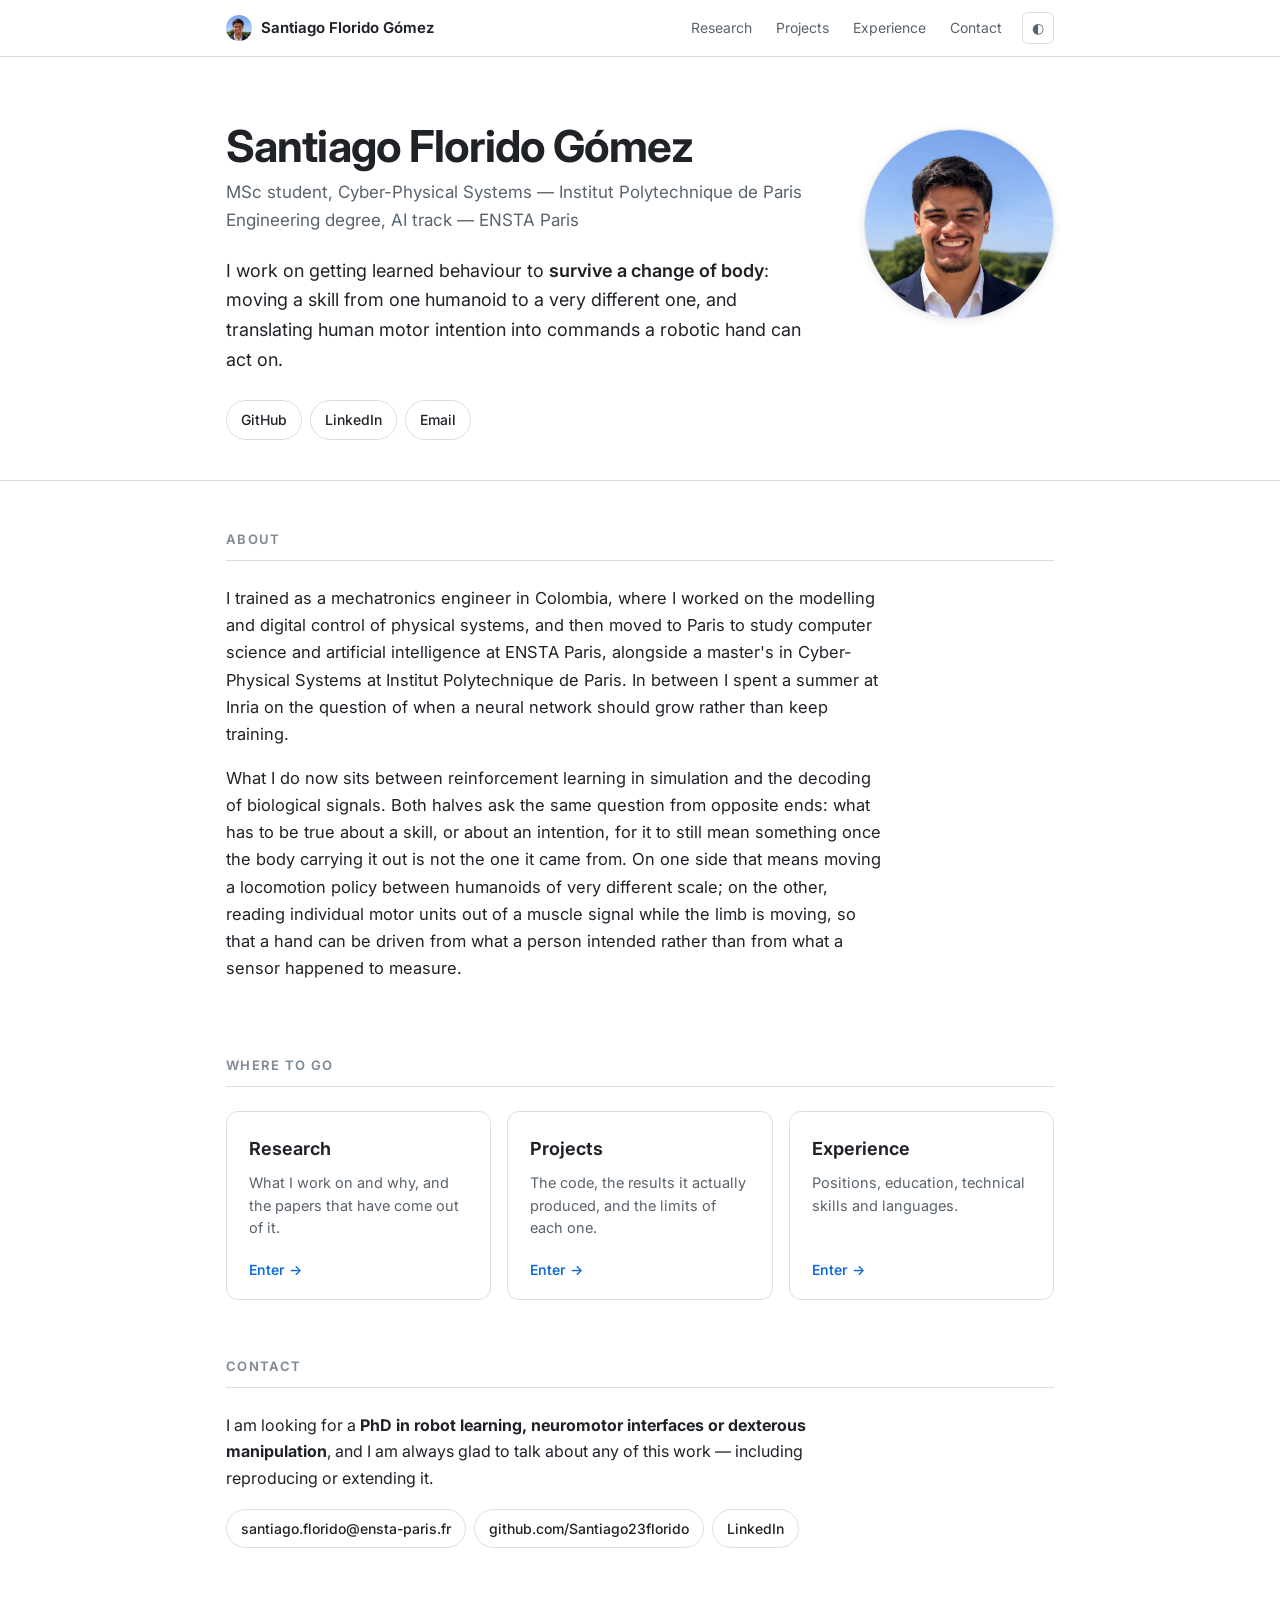
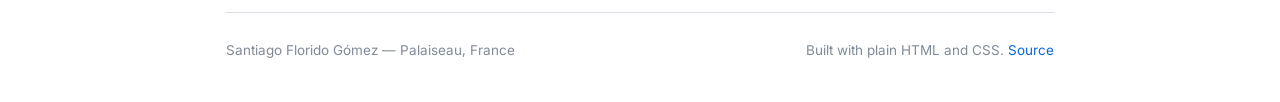
==== commit d6455386: "Add a portrait to the hero and the navigation bar Cropped to head and shoulders, 640x640 JPEG (53 KB" ====
--- a/index.html
+++ b/index.html
@@ -11,7 +11,9 @@
 <meta property="og:title" content="Santiago Florido Gómez" />
 <meta property="og:description" content="Robot learning, cross-embodiment transfer and neuromotor interfaces. MSc student in Cyber-Physical Systems at Institut Polytechnique de Paris." />
 <meta property="og:url" content="https://santiago23florido.github.io/" />
+<meta property="og:image" content="https://santiago23florido.github.io/santiago.jpg" />
 <meta name="twitter:card" content="summary" />
+<meta name="twitter:image" content="https://santiago23florido.github.io/santiago.jpg" />
 <link rel="icon" href="data:image/svg+xml,<svg xmlns='http://www.w3.org/2000/svg' viewBox='0 0 100 100'><text y='.9em' font-size='90'>&#129470;</text></svg>" />
 <link rel="preconnect" href="https://fonts.googleapis.com" />
 <link rel="preconnect" href="https://fonts.gstatic.com" crossorigin />
@@ -25,7 +27,7 @@
 
 <nav>
   <div class="wrap">
-    <a class="brand" href="/">Santiago Florido Gómez</a>
+    <a class="brand" href="/"><img src="/santiago.jpg" alt="" width="26" height="26" />Santiago Florido Gómez</a>
     <a class="navlink" href="/research/">Research</a>
     <a class="navlink" href="/projects/">Projects</a>
     <a class="navlink" href="/experience/">Experience</a>
@@ -35,22 +37,26 @@
 </nav>
 
 <header class="hero">
-  <div class="wrap">
-    <h1>Santiago Florido Gómez</h1>
-    <p class="role">
-      MSc student, Cyber-Physical Systems — Institut Polytechnique de Paris<br />
-      Engineering degree, AI track — ENSTA Paris
-    </p>
-    <p class="lede">
-      I work on getting learned behaviour to <strong>survive a change of body</strong>: moving a
-      skill from one humanoid to a very different one, and translating human motor intention
-      into commands a robotic hand can act on.
-    </p>
-    <div class="links">
-      <a href="https://github.com/Santiago23florido">GitHub</a>
-      <a href="https://www.linkedin.com/in/santiago-florido-gómez-722193232/">LinkedIn</a>
-      <a href="mailto:santiago.florido@ensta-paris.fr">Email</a>
+  <div class="wrap herorow">
+    <div class="herotext">
+      <h1>Santiago Florido Gómez</h1>
+      <p class="role">
+        MSc student, Cyber-Physical Systems — Institut Polytechnique de Paris<br />
+        Engineering degree, AI track — ENSTA Paris
+      </p>
+      <p class="lede">
+        I work on getting learned behaviour to <strong>survive a change of body</strong>: moving a
+        skill from one humanoid to a very different one, and translating human motor intention
+        into commands a robotic hand can act on.
+      </p>
+      <div class="links">
+        <a href="https://github.com/Santiago23florido">GitHub</a>
+        <a href="https://www.linkedin.com/in/santiago-florido-gómez-722193232/">LinkedIn</a>
+        <a href="mailto:santiago.florido@ensta-paris.fr">Email</a>
+      </div>
     </div>
+    <img class="portrait" src="/santiago.jpg" width="190" height="190"
+         alt="Santiago Florido Gómez" />
   </div>
 </header>
 
--- a/style.css
+++ b/style.css
@@ -256,3 +256,34 @@
 
 /* seccion actual marcada en la barra */
 nav a.navlink.active { color: var(--text); background: var(--bg-soft); }
+
+/* ===========================================================
+   Retrato
+   =========================================================== */
+
+.herorow { display: flex; gap: 44px; align-items: flex-start; }
+.herotext { flex: 1; min-width: 0; }
+
+.portrait {
+  width: 190px; height: 190px; flex: none;
+  border-radius: 50%; object-fit: cover; object-position: center 22%;
+  border: 1px solid var(--border);
+  box-shadow: 0 2px 10px rgba(0, 0, 0, .10);
+  margin-top: 8px;
+}
+:root[data-theme="dark"] .portrait { box-shadow: 0 2px 14px rgba(0, 0, 0, .45); }
+@media (prefers-color-scheme: dark) {
+  :root:not([data-theme="light"]) .portrait { box-shadow: 0 2px 14px rgba(0, 0, 0, .45); }
+}
+
+/* miniatura en la barra de navegacion */
+nav a.brand { display: inline-flex; align-items: center; gap: 9px; }
+nav a.brand img {
+  width: 26px; height: 26px; border-radius: 50%;
+  object-fit: cover; object-position: center 22%; flex: none;
+}
+
+@media (max-width: 680px) {
+  .herorow { flex-direction: column-reverse; align-items: flex-start; gap: 24px; }
+  .portrait { width: 116px; height: 116px; margin-top: 0; }
+}
